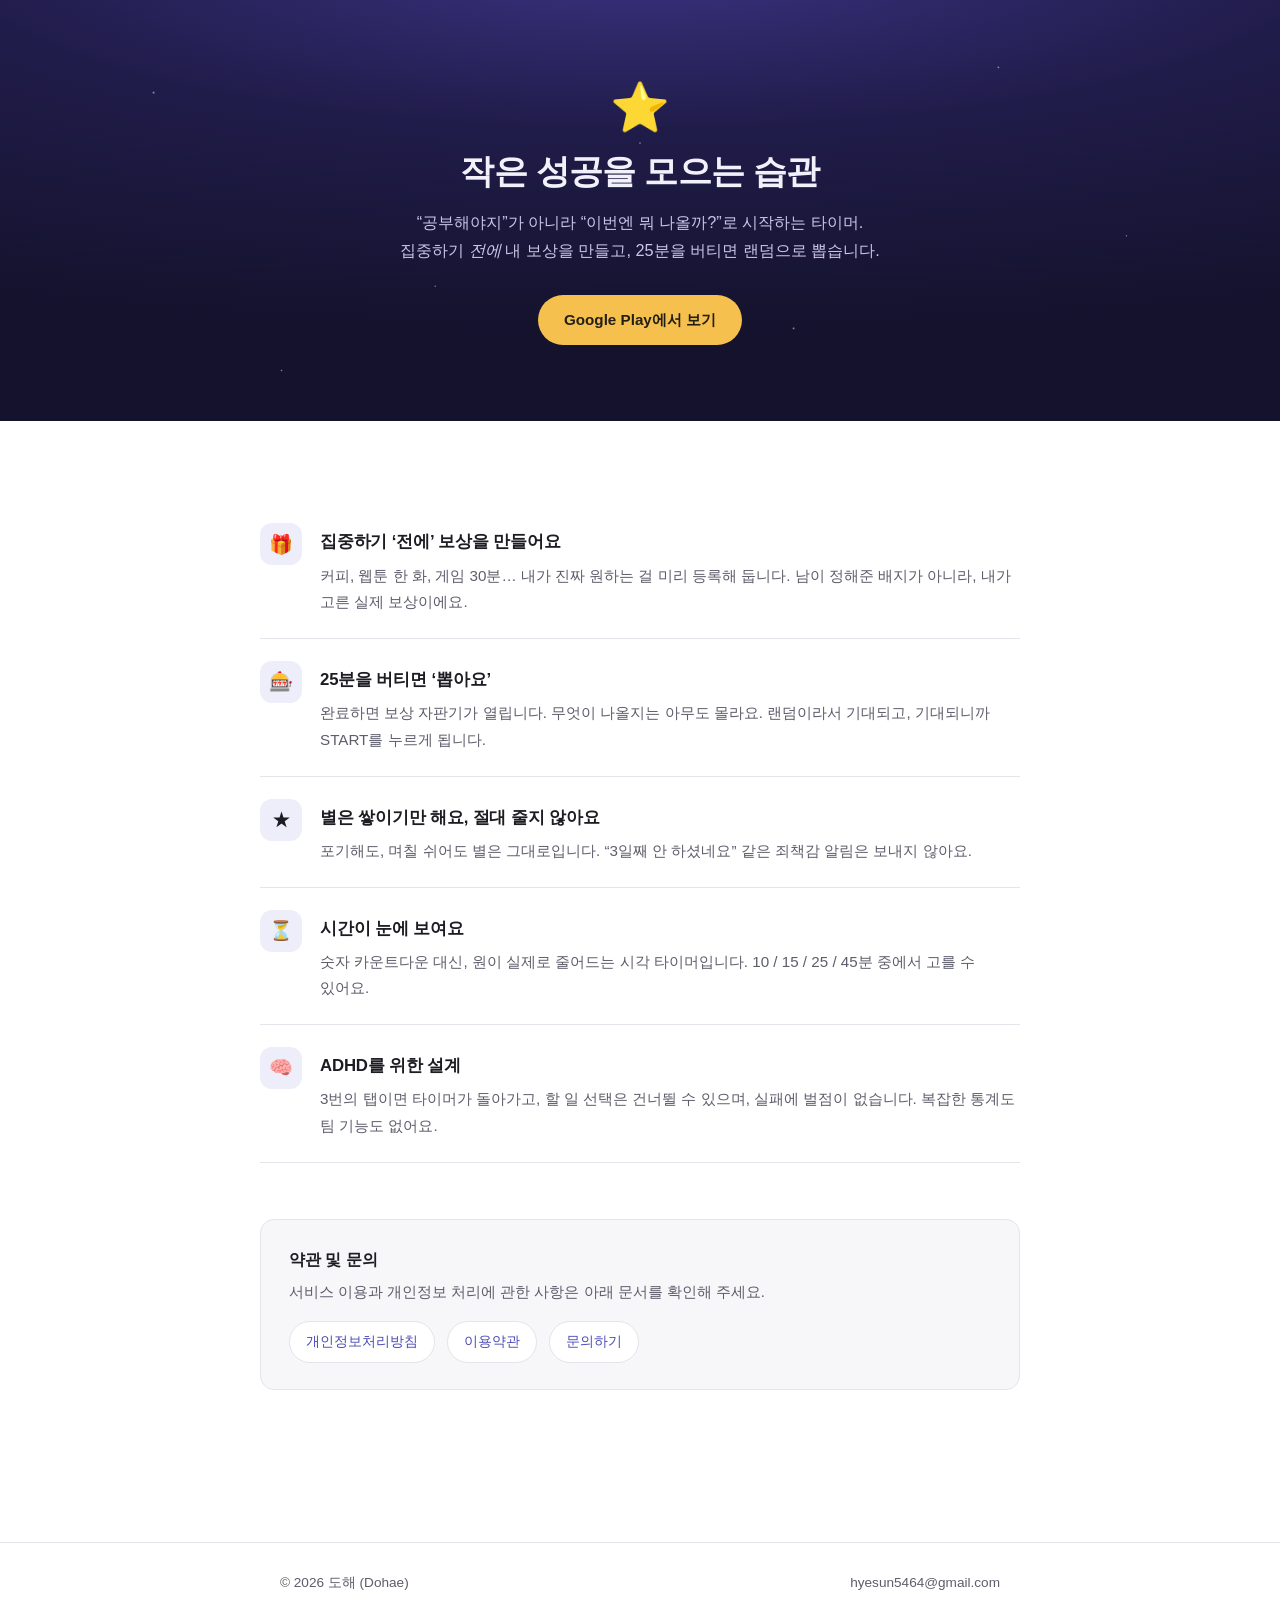
==== index.html @ 55f4f127 "Add files via upload" ====
<!doctype html>
<html lang="ko">
<head>
<meta charset="utf-8">
<meta name="viewport" content="width=device-width, initial-scale=1">
<title>My Star · 작은 성공을 모으는 습관</title>
<meta name="description" content="집중하기 전에 내 보상을 만들고, 25분을 버티면 랜덤으로 뽑는 보상 자판기 타이머. ADHD·저집중을 위한 포모도로 앱.">
<meta name="color-scheme" content="light dark">
<link rel="stylesheet" href="style.css">
<link rel="icon" href="data:image/svg+xml,<svg xmlns='http://www.w3.org/2000/svg' viewBox='0 0 100 100'><text y='.9em' font-size='90'>&#11088;</text></svg>">
<meta property="og:title" content="My Star · 작은 성공을 모으는 습관">
<meta property="og:description" content="집중하기 전에 내 보상을 만들고, 25분을 버티면 랜덤으로 뽑는 보상 자판기 타이머.">
<meta property="og:type" content="website">
<style>
  .hero {
    background: radial-gradient(ellipse 120% 90% at 50% -10%, #3b3382 0%, #201c4a 45%, #14122c 100%);
    color: #f2f1fb;
    padding: 84px 0 76px;
    text-align: center;
    position: relative;
    overflow: hidden;
  }
  .hero::after {
    content: "";
    position: absolute;
    inset: 0;
    background-image:
      radial-gradient(1.6px 1.6px at 12% 22%, #fff, transparent),
      radial-gradient(1.4px 1.4px at 78% 16%, #fff, transparent),
      radial-gradient(1.2px 1.2px at 34% 68%, #ffe9b0, transparent),
      radial-gradient(1.5px 1.5px at 62% 78%, #fff, transparent),
      radial-gradient(1.1px 1.1px at 88% 56%, #fff, transparent),
      radial-gradient(1.3px 1.3px at 22% 88%, #ffe9b0, transparent),
      radial-gradient(1.2px 1.2px at 50% 34%, #fff, transparent);
    opacity: 0.55;
    pointer-events: none;
  }
  .hero .wrap { position: relative; z-index: 1; }
  .hero-mark { font-size: 3rem; line-height: 1; display: block; margin-bottom: 18px; }
  .hero h1 {
    font-size: 2.1rem;
    line-height: 1.3;
    margin: 0 0 14px;
    letter-spacing: -0.02em;
    font-weight: 800;
  }
  .hero p {
    margin: 0 auto;
    max-width: 30em;
    color: #c9c6e8;
    font-size: 1.02rem;
  }
  .hero-cta {
    display: inline-block;
    margin-top: 30px;
    background: #f5c04e;
    color: #241f14;
    font-weight: 700;
    font-size: 0.95rem;
    padding: 12px 26px;
    border-radius: 999px;
  }
  .hero-cta:hover { text-decoration: none; background: #ffcf6b; }

  .features { padding: 40px 0 8px; }
  .feature {
    display: flex;
    gap: 18px;
    padding: 22px 0;
    border-bottom: 1px solid var(--border);
  }
  .feature:last-child { border-bottom: none; }
  .feature-icon {
    flex: 0 0 auto;
    width: 42px;
    height: 42px;
    border-radius: 12px;
    background: var(--accent-soft);
    display: grid;
    place-items: center;
    font-size: 1.2rem;
  }
  .feature h2 { font-size: 1.05rem; margin: 4px 0 6px; letter-spacing: -0.01em; }
  .feature p { margin: 0; color: var(--text-muted); font-size: 0.95rem; }

  .legal {
    margin: 56px 0 72px;
    background: var(--bg-soft);
    border: 1px solid var(--border);
    border-radius: var(--radius);
    padding: 26px 28px;
  }
  .legal h2 { font-size: 1rem; margin: 0 0 6px; }
  .legal p { margin: 0 0 16px; color: var(--text-muted); font-size: 0.92rem; }
  .legal-links { display: flex; flex-wrap: wrap; gap: 10px 12px; }
  .legal-links a {
    border: 1px solid var(--border);
    background: var(--surface);
    border-radius: 999px;
    padding: 7px 16px;
    font-size: 0.9rem;
  }
  .legal-links a:hover { text-decoration: none; border-color: var(--accent); }

  @media (max-width: 560px) {
    .hero { padding: 64px 0 58px; }
    .hero h1 { font-size: 1.65rem; }
    .legal { padding: 22px 20px; }
  }
</style>
</head>
<body>

<section class="hero">
  <div class="wrap">
    <span class="hero-mark">&#11088;</span>
    <h1>작은 성공을 모으는 습관</h1>
    <p>“공부해야지”가 아니라 “이번엔 뭐 나올까?”로 시작하는 타이머.<br>
       집중하기 <em>전에</em> 내 보상을 만들고, 25분을 버티면 랜덤으로 뽑습니다.</p>
    <a class="hero-cta" href="https://play.google.com/store/apps/details?id=com.dohae.my_star">Google Play에서 보기</a>
  </div>
</section>

<main>
  <div class="wrap features">

    <div class="feature">
      <div class="feature-icon">&#127873;</div>
      <div>
        <h2>집중하기 ‘전에’ 보상을 만들어요</h2>
        <p>커피, 웹툰 한 화, 게임 30분… 내가 진짜 원하는 걸 미리 등록해 둡니다.
           남이 정해준 배지가 아니라, 내가 고른 실제 보상이에요.</p>
      </div>
    </div>

    <div class="feature">
      <div class="feature-icon">&#127920;</div>
      <div>
        <h2>25분을 버티면 ‘뽑아요’</h2>
        <p>완료하면 보상 자판기가 열립니다. 무엇이 나올지는 아무도 몰라요.
           랜덤이라서 기대되고, 기대되니까 START를 누르게 됩니다.</p>
      </div>
    </div>

    <div class="feature">
      <div class="feature-icon">&#9733;</div>
      <div>
        <h2>별은 쌓이기만 해요, 절대 줄지 않아요</h2>
        <p>포기해도, 며칠 쉬어도 별은 그대로입니다.
           “3일째 안 하셨네요” 같은 죄책감 알림은 보내지 않아요.</p>
      </div>
    </div>

    <div class="feature">
      <div class="feature-icon">&#9203;</div>
      <div>
        <h2>시간이 눈에 보여요</h2>
        <p>숫자 카운트다운 대신, 원이 실제로 줄어드는 시각 타이머입니다.
           10 / 15 / 25 / 45분 중에서 고를 수 있어요.</p>
      </div>
    </div>

    <div class="feature">
      <div class="feature-icon">&#129504;</div>
      <div>
        <h2>ADHD를 위한 설계</h2>
        <p>3번의 탭이면 타이머가 돌아가고, 할 일 선택은 건너뛸 수 있으며, 실패에 벌점이 없습니다.
           복잡한 통계도 팀 기능도 없어요.</p>
      </div>
    </div>

    <section class="legal">
      <h2>약관 및 문의</h2>
      <p>서비스 이용과 개인정보 처리에 관한 사항은 아래 문서를 확인해 주세요.</p>
      <div class="legal-links">
        <a href="privacy.html">개인정보처리방침</a>
        <a href="terms.html">이용약관</a>
        <a href="mailto:hyesun5464@gmail.com">문의하기</a>
      </div>
    </section>

  </div>
</main>

<footer class="site-foot">
  <div class="wrap">
    <span>&copy; 2026 도해 (Dohae)</span>
    <span><a href="mailto:hyesun5464@gmail.com">hyesun5464@gmail.com</a></span>
  </div>
</footer>

</body>
</html>
---- style.css ----
:root {
  --bg: #ffffff;
  --bg-soft: #f7f7f9;
  --surface: #ffffff;
  --border: #e4e4ea;
  --text: #1c1c22;
  --text-muted: #5d5d6b;
  --accent: #4c4bb8;
  --accent-soft: #eeeefb;
  --star: #e8a013;
  --night-1: #171634;
  --night-2: #2b2560;
  --radius: 14px;
  --maxw: 760px;
}

@media (prefers-color-scheme: dark) {
  :root {
    --bg: #131318;
    --bg-soft: #1a1a21;
    --surface: #1a1a21;
    --border: #33333f;
    --text: #ececf1;
    --text-muted: #a2a2b4;
    --accent: #a5a4f5;
    --accent-soft: #232246;
    --star: #f5c04e;
  }
}

* { box-sizing: border-box; }

html { -webkit-text-size-adjust: 100%; }

body {
  margin: 0;
  background: var(--bg);
  color: var(--text);
  font-family: -apple-system, BlinkMacSystemFont, "Segoe UI", "Apple SD Gothic Neo",
    "Noto Sans KR", "Malgun Gothic", Roboto, sans-serif;
  font-size: 16px;
  line-height: 1.75;
  word-break: keep-all;
  overflow-wrap: anywhere;
}

a { color: var(--accent); text-decoration: none; }
a:hover { text-decoration: underline; }

.wrap {
  max-width: var(--maxw);
  margin: 0 auto;
  padding: 0 20px;
}

/* ---------- site header ---------- */
.site-head {
  border-bottom: 1px solid var(--border);
  background: var(--bg);
  position: sticky;
  top: 0;
  z-index: 10;
}
.site-head .wrap {
  display: flex;
  align-items: center;
  justify-content: space-between;
  gap: 16px;
  height: 60px;
}
.brand {
  display: inline-flex;
  align-items: center;
  gap: 8px;
  font-weight: 700;
  color: var(--text);
  font-size: 1rem;
}
.brand:hover { text-decoration: none; }
.brand .star { color: var(--star); }
.site-nav {
  display: flex;
  gap: 18px;
  font-size: 0.9rem;
}
.site-nav a { color: var(--text-muted); }

/* ---------- doc pages ---------- */
main { padding: 40px 0 72px; }

.doc h1 {
  font-size: 1.75rem;
  line-height: 1.35;
  margin: 0 0 8px;
  letter-spacing: -0.01em;
}
.doc h2 {
  font-size: 1.15rem;
  margin: 44px 0 12px;
  padding-top: 20px;
  border-top: 1px solid var(--border);
  letter-spacing: -0.01em;
}
.doc h2:first-of-type { border-top: none; padding-top: 0; }
.doc h3 { font-size: 1rem; margin: 28px 0 8px; }
.doc p, .doc li { color: var(--text); }
.doc ul, .doc ol { padding-left: 1.3em; }
.doc li { margin: 6px 0; }
.doc hr {
  border: 0;
  border-top: 1px solid var(--border);
  margin: 32px 0;
}
.doc strong { font-weight: 700; }

.doc table {
  width: 100%;
  border-collapse: collapse;
  margin: 18px 0;
  font-size: 0.92rem;
}
.doc th, .doc td {
  border: 1px solid var(--border);
  padding: 9px 12px;
  text-align: left;
  vertical-align: top;
}
.doc th { background: var(--bg-soft); font-weight: 600; }

.table-scroll { overflow-x: auto; }

.effective {
  display: inline-block;
  font-size: 0.85rem;
  color: var(--text-muted);
  background: var(--bg-soft);
  border: 1px solid var(--border);
  border-radius: 999px;
  padding: 4px 14px;
  margin-bottom: 28px;
}
.effective strong { font-weight: 600; color: var(--text); }

/* ---------- footer ---------- */
.site-foot {
  border-top: 1px solid var(--border);
  padding: 28px 0 48px;
  color: var(--text-muted);
  font-size: 0.85rem;
}
.site-foot .wrap {
  display: flex;
  flex-wrap: wrap;
  gap: 8px 20px;
  justify-content: space-between;
}
.site-foot a { color: var(--text-muted); }

@media (max-width: 560px) {
  body { font-size: 15px; }
  .doc h1 { font-size: 1.45rem; }
  .site-nav { gap: 12px; font-size: 0.85rem; }
}
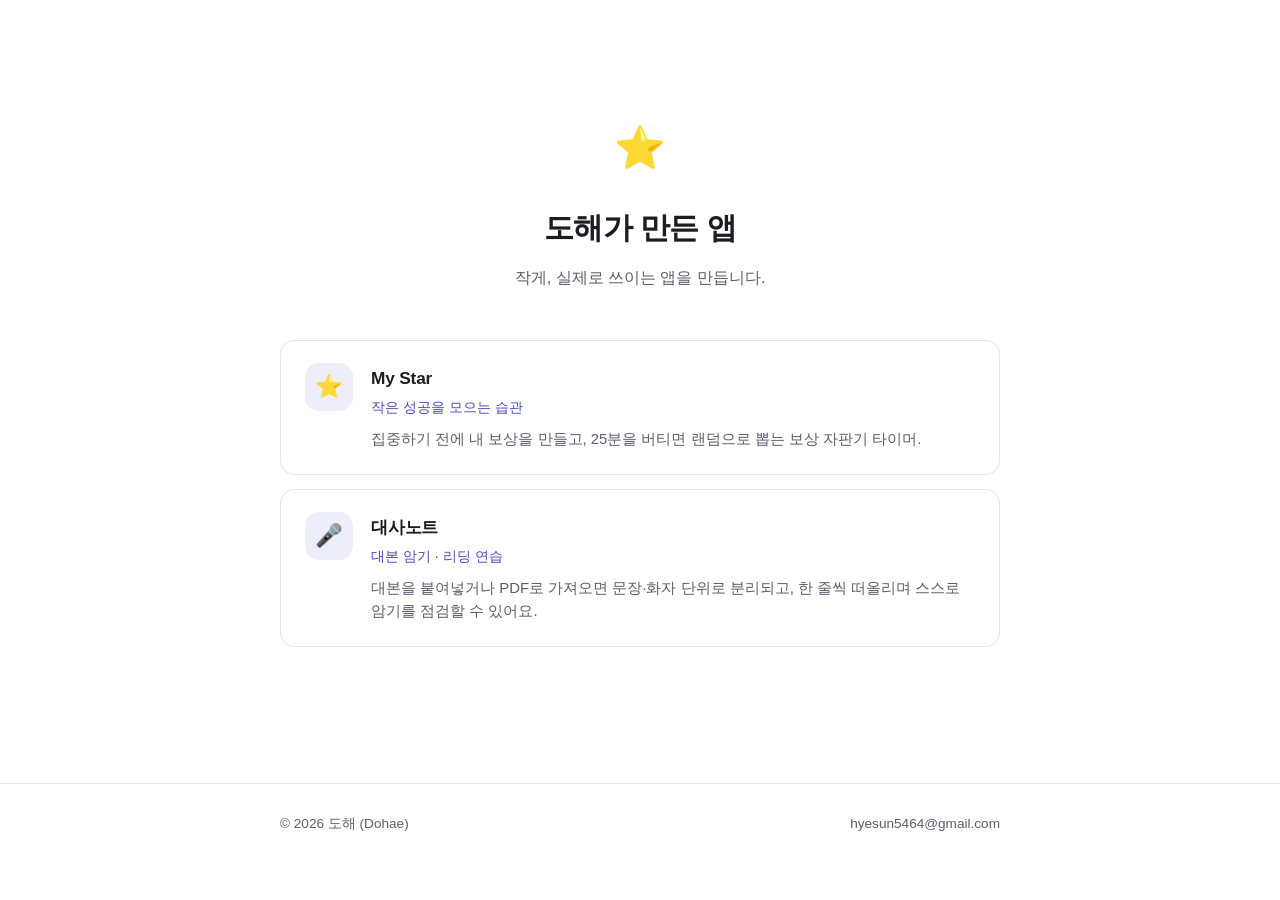
==== commit d3c27588: "Add files via upload" ====
--- a/index.html
+++ b/index.html
@@ -3,191 +3,74 @@
 <head>
 <meta charset="utf-8">
 <meta name="viewport" content="width=device-width, initial-scale=1">
-<title>My Star · 작은 성공을 모으는 습관</title>
-<meta name="description" content="집중하기 전에 내 보상을 만들고, 25분을 버티면 랜덤으로 뽑는 보상 자판기 타이머. ADHD·저집중을 위한 포모도로 앱.">
+<title>도해 — 만든 앱들</title>
+<meta name="description" content="도해가 만든 안드로이드 앱 모음. My Star, 대사노트.">
 <meta name="color-scheme" content="light dark">
 <link rel="stylesheet" href="style.css">
 <link rel="icon" href="data:image/svg+xml,<svg xmlns='http://www.w3.org/2000/svg' viewBox='0 0 100 100'><text y='.9em' font-size='90'>&#11088;</text></svg>">
-<meta property="og:title" content="My Star · 작은 성공을 모으는 습관">
-<meta property="og:description" content="집중하기 전에 내 보상을 만들고, 25분을 버티면 랜덤으로 뽑는 보상 자판기 타이머.">
+<meta property="og:title" content="도해 — 만든 앱들">
+<meta property="og:description" content="도해가 만든 안드로이드 앱 모음. My Star, 대사노트.">
 <meta property="og:type" content="website">
 <style>
-  .hero {
-    background: radial-gradient(ellipse 120% 90% at 50% -10%, #3b3382 0%, #201c4a 45%, #14122c 100%);
-    color: #f2f1fb;
-    padding: 84px 0 76px;
-    text-align: center;
-    position: relative;
-    overflow: hidden;
+  .intro { padding: 72px 0 8px; text-align: center; }
+  .intro .mark { font-size: 2.6rem; display: block; margin-bottom: 16px; }
+  .intro h1 { font-size: 1.9rem; margin: 0 0 10px; letter-spacing: -.02em; font-weight: 800; }
+  .intro p { color: var(--text-muted); margin: 0; }
+  .app-list { display: grid; gap: 14px; margin: 40px 0 64px; }
+  .app-card {
+    display: flex; gap: 18px; align-items: flex-start;
+    border: 1px solid var(--border); background: var(--surface);
+    border-radius: var(--radius); padding: 22px 24px; color: var(--text);
   }
-  .hero::after {
-    content: "";
-    position: absolute;
-    inset: 0;
-    background-image:
-      radial-gradient(1.6px 1.6px at 12% 22%, #fff, transparent),
-      radial-gradient(1.4px 1.4px at 78% 16%, #fff, transparent),
-      radial-gradient(1.2px 1.2px at 34% 68%, #ffe9b0, transparent),
-      radial-gradient(1.5px 1.5px at 62% 78%, #fff, transparent),
-      radial-gradient(1.1px 1.1px at 88% 56%, #fff, transparent),
-      radial-gradient(1.3px 1.3px at 22% 88%, #ffe9b0, transparent),
-      radial-gradient(1.2px 1.2px at 50% 34%, #fff, transparent);
-    opacity: 0.55;
-    pointer-events: none;
+  .app-card:hover { text-decoration: none; border-color: var(--accent); }
+  .app-emoji {
+    flex: 0 0 auto; width: 48px; height: 48px; border-radius: 14px;
+    background: var(--accent-soft); display: grid; place-items: center; font-size: 1.4rem;
   }
-  .hero .wrap { position: relative; z-index: 1; }
-  .hero-mark { font-size: 3rem; line-height: 1; display: block; margin-bottom: 18px; }
-  .hero h1 {
-    font-size: 2.1rem;
-    line-height: 1.3;
-    margin: 0 0 14px;
-    letter-spacing: -0.02em;
-    font-weight: 800;
-  }
-  .hero p {
-    margin: 0 auto;
-    max-width: 30em;
-    color: #c9c6e8;
-    font-size: 1.02rem;
-  }
-  .hero-cta {
-    display: inline-block;
-    margin-top: 30px;
-    background: #f5c04e;
-    color: #241f14;
-    font-weight: 700;
-    font-size: 0.95rem;
-    padding: 12px 26px;
-    border-radius: 999px;
-  }
-  .hero-cta:hover { text-decoration: none; background: #ffcf6b; }
-
-  .features { padding: 40px 0 8px; }
-  .feature {
-    display: flex;
-    gap: 18px;
-    padding: 22px 0;
-    border-bottom: 1px solid var(--border);
-  }
-  .feature:last-child { border-bottom: none; }
-  .feature-icon {
-    flex: 0 0 auto;
-    width: 42px;
-    height: 42px;
-    border-radius: 12px;
-    background: var(--accent-soft);
-    display: grid;
-    place-items: center;
-    font-size: 1.2rem;
-  }
-  .feature h2 { font-size: 1.05rem; margin: 4px 0 6px; letter-spacing: -0.01em; }
-  .feature p { margin: 0; color: var(--text-muted); font-size: 0.95rem; }
-
-  .legal {
-    margin: 56px 0 72px;
-    background: var(--bg-soft);
-    border: 1px solid var(--border);
-    border-radius: var(--radius);
-    padding: 26px 28px;
-  }
-  .legal h2 { font-size: 1rem; margin: 0 0 6px; }
-  .legal p { margin: 0 0 16px; color: var(--text-muted); font-size: 0.92rem; }
-  .legal-links { display: flex; flex-wrap: wrap; gap: 10px 12px; }
-  .legal-links a {
-    border: 1px solid var(--border);
-    background: var(--surface);
-    border-radius: 999px;
-    padding: 7px 16px;
-    font-size: 0.9rem;
-  }
-  .legal-links a:hover { text-decoration: none; border-color: var(--accent); }
-
+  .app-text { display: block; }
+  .app-text strong { display: block; font-size: 1.08rem; letter-spacing: -.01em; }
+  .app-tagline { display: block; color: var(--accent); font-size: .88rem; margin: 2px 0 8px; }
+  .app-blurb { display: block; color: var(--text-muted); font-size: .93rem; line-height: 1.6; }
   @media (max-width: 560px) {
-    .hero { padding: 64px 0 58px; }
-    .hero h1 { font-size: 1.65rem; }
-    .legal { padding: 22px 20px; }
+    .intro { padding: 52px 0 4px; }
+    .intro h1 { font-size: 1.5rem; }
+    .app-card { padding: 18px 18px; gap: 14px; }
   }
 </style>
 </head>
 <body>
-
-<section class="hero">
+<main>
+  <div class="wrap intro">
+    <span class="mark">&#11088;</span>
+    <h1>도해가 만든 앱</h1>
+    <p>작게, 실제로 쓰이는 앱을 만듭니다.</p>
+  </div>
   <div class="wrap">
-    <span class="hero-mark">&#11088;</span>
-    <h1>작은 성공을 모으는 습관</h1>
-    <p>“공부해야지”가 아니라 “이번엔 뭐 나올까?”로 시작하는 타이머.<br>
-       집중하기 <em>전에</em> 내 보상을 만들고, 25분을 버티면 랜덤으로 뽑습니다.</p>
-    <a class="hero-cta" href="https://play.google.com/store/apps/details?id=com.dohae.my_star">Google Play에서 보기</a>
-  </div>
-</section>
-
-<main>
-  <div class="wrap features">
-
-    <div class="feature">
-      <div class="feature-icon">&#127873;</div>
-      <div>
-        <h2>집중하기 ‘전에’ 보상을 만들어요</h2>
-        <p>커피, 웹툰 한 화, 게임 30분… 내가 진짜 원하는 걸 미리 등록해 둡니다.
-           남이 정해준 배지가 아니라, 내가 고른 실제 보상이에요.</p>
-      </div>
+    <div class="app-list">
+      <a class="app-card" href="my-star/index.html">
+        <span class="app-emoji">&#11088;</span>
+        <span class="app-text">
+          <strong>My Star</strong>
+          <span class="app-tagline">작은 성공을 모으는 습관</span>
+          <span class="app-blurb">집중하기 전에 내 보상을 만들고, 25분을 버티면 랜덤으로 뽑는 보상 자판기 타이머.</span>
+        </span>
+      </a>
+      <a class="app-card" href="daesa-note/index.html">
+        <span class="app-emoji">&#127908;</span>
+        <span class="app-text">
+          <strong>대사노트</strong>
+          <span class="app-tagline">대본 암기 · 리딩 연습</span>
+          <span class="app-blurb">대본을 붙여넣거나 PDF로 가져오면 문장·화자 단위로 분리되고, 한 줄씩 떠올리며 스스로 암기를 점검할 수 있어요.</span>
+        </span>
+      </a>
     </div>
-
-    <div class="feature">
-      <div class="feature-icon">&#127920;</div>
-      <div>
-        <h2>25분을 버티면 ‘뽑아요’</h2>
-        <p>완료하면 보상 자판기가 열립니다. 무엇이 나올지는 아무도 몰라요.
-           랜덤이라서 기대되고, 기대되니까 START를 누르게 됩니다.</p>
-      </div>
-    </div>
-
-    <div class="feature">
-      <div class="feature-icon">&#9733;</div>
-      <div>
-        <h2>별은 쌓이기만 해요, 절대 줄지 않아요</h2>
-        <p>포기해도, 며칠 쉬어도 별은 그대로입니다.
-           “3일째 안 하셨네요” 같은 죄책감 알림은 보내지 않아요.</p>
-      </div>
-    </div>
-
-    <div class="feature">
-      <div class="feature-icon">&#9203;</div>
-      <div>
-        <h2>시간이 눈에 보여요</h2>
-        <p>숫자 카운트다운 대신, 원이 실제로 줄어드는 시각 타이머입니다.
-           10 / 15 / 25 / 45분 중에서 고를 수 있어요.</p>
-      </div>
-    </div>
-
-    <div class="feature">
-      <div class="feature-icon">&#129504;</div>
-      <div>
-        <h2>ADHD를 위한 설계</h2>
-        <p>3번의 탭이면 타이머가 돌아가고, 할 일 선택은 건너뛸 수 있으며, 실패에 벌점이 없습니다.
-           복잡한 통계도 팀 기능도 없어요.</p>
-      </div>
-    </div>
-
-    <section class="legal">
-      <h2>약관 및 문의</h2>
-      <p>서비스 이용과 개인정보 처리에 관한 사항은 아래 문서를 확인해 주세요.</p>
-      <div class="legal-links">
-        <a href="privacy.html">개인정보처리방침</a>
-        <a href="terms.html">이용약관</a>
-        <a href="mailto:hyesun5464@gmail.com">문의하기</a>
-      </div>
-    </section>
-
   </div>
 </main>
-
 <footer class="site-foot">
   <div class="wrap">
     <span>&copy; 2026 도해 (Dohae)</span>
     <span><a href="mailto:hyesun5464@gmail.com">hyesun5464@gmail.com</a></span>
   </div>
 </footer>
-
 </body>
 </html>
--- a/style.css
+++ b/style.css
@@ -161,3 +161,51 @@
   .doc h1 { font-size: 1.45rem; }
   .site-nav { gap: 12px; font-size: 0.85rem; }
 }
+
+/* ---------- app landing ---------- */
+.features { padding: 40px 0 8px; }
+.feature {
+  display: flex;
+  gap: 18px;
+  padding: 22px 0;
+  border-bottom: 1px solid var(--border);
+}
+.feature:last-of-type { border-bottom: none; }
+.feature-icon {
+  flex: 0 0 auto;
+  width: 42px;
+  height: 42px;
+  border-radius: 12px;
+  background: var(--accent-soft);
+  display: grid;
+  place-items: center;
+  font-size: 1.2rem;
+}
+.feature h2 { font-size: 1.05rem; margin: 4px 0 6px; letter-spacing: -0.01em; }
+.feature p { margin: 0; color: var(--text-muted); font-size: 0.95rem; }
+
+.legal {
+  margin: 40px 0 16px;
+  background: var(--bg-soft);
+  border: 1px solid var(--border);
+  border-radius: var(--radius);
+  padding: 26px 28px;
+}
+.legal h2 { font-size: 1rem; margin: 0 0 6px; }
+.legal p { margin: 0 0 16px; color: var(--text-muted); font-size: 0.92rem; }
+.legal-links { display: flex; flex-wrap: wrap; gap: 10px 12px; }
+.legal-links a {
+  border: 1px solid var(--border);
+  background: var(--surface);
+  border-radius: 999px;
+  padding: 7px 16px;
+  font-size: 0.9rem;
+}
+.legal-links a:hover { text-decoration: none; border-color: var(--accent); }
+
+.back { margin: 0 0 64px; font-size: 0.9rem; }
+.back a { color: var(--text-muted); }
+
+@media (max-width: 560px) {
+  .legal { padding: 22px 20px; }
+}
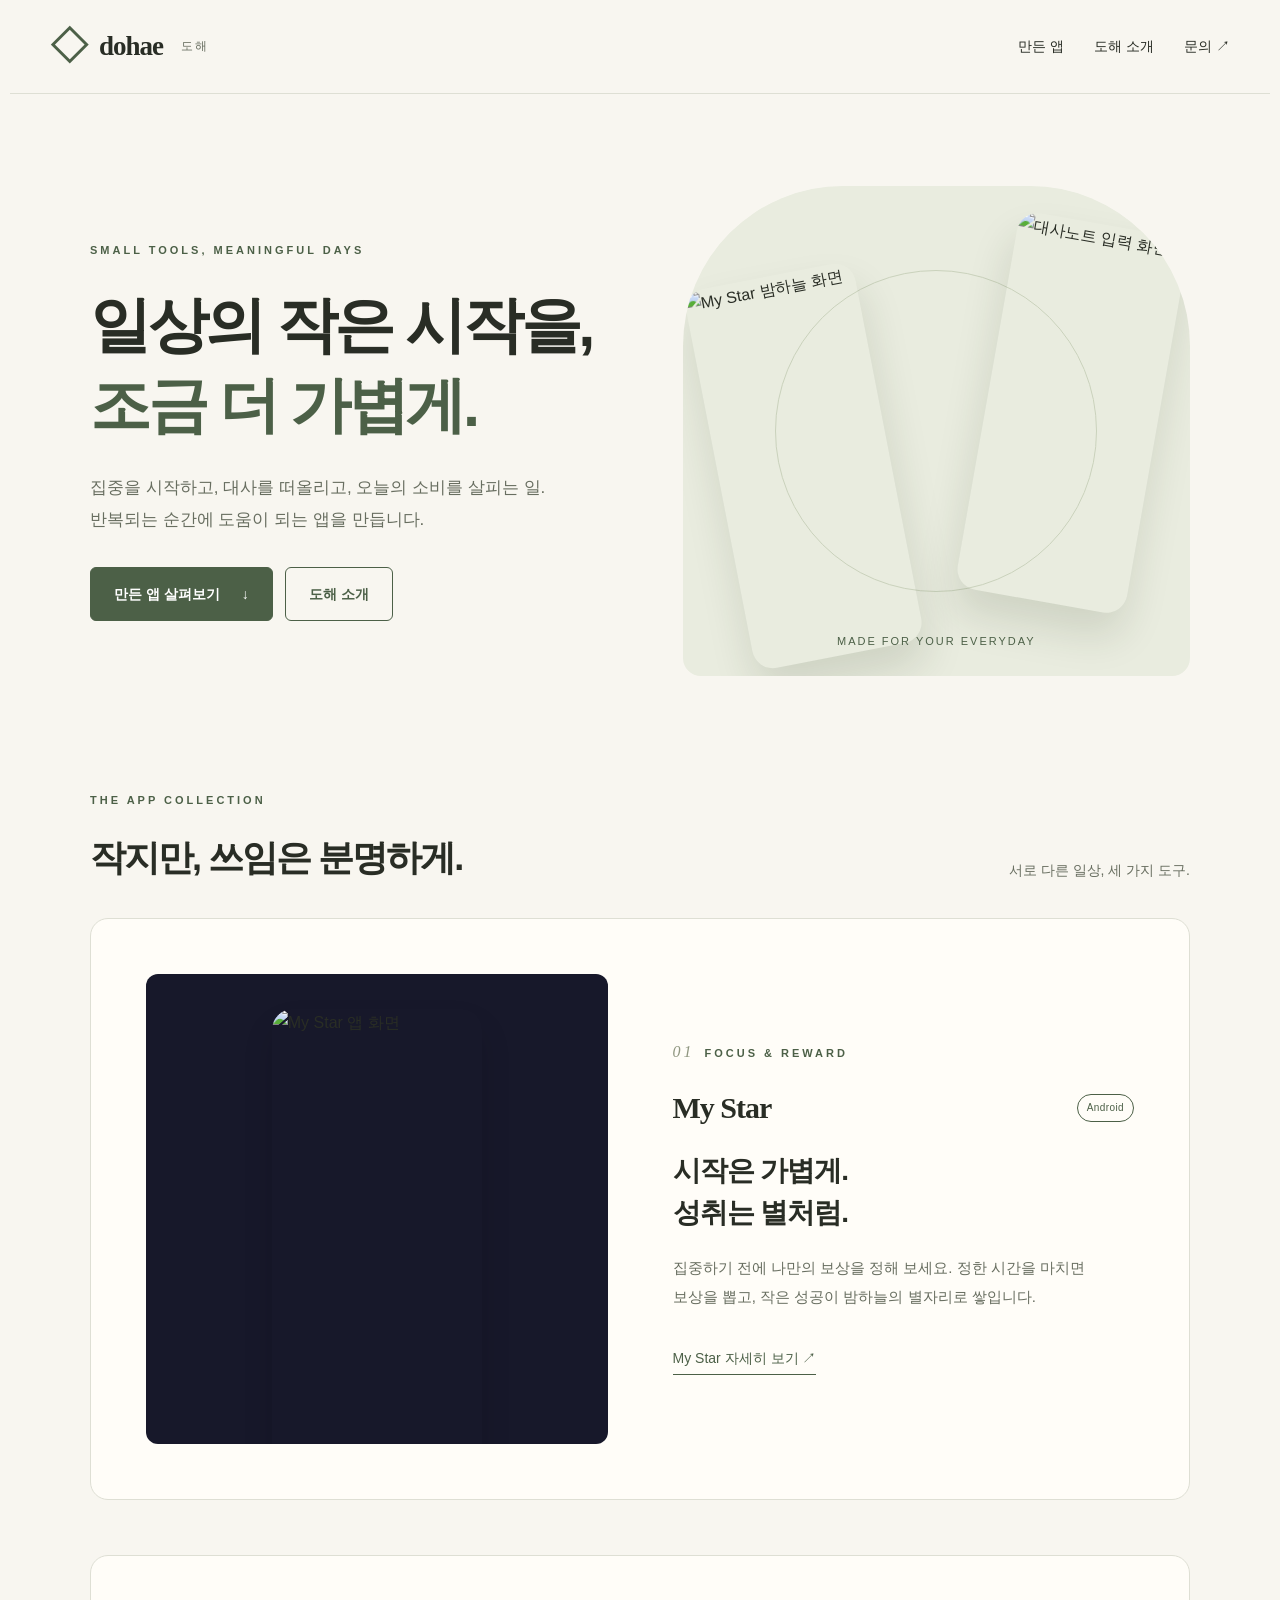
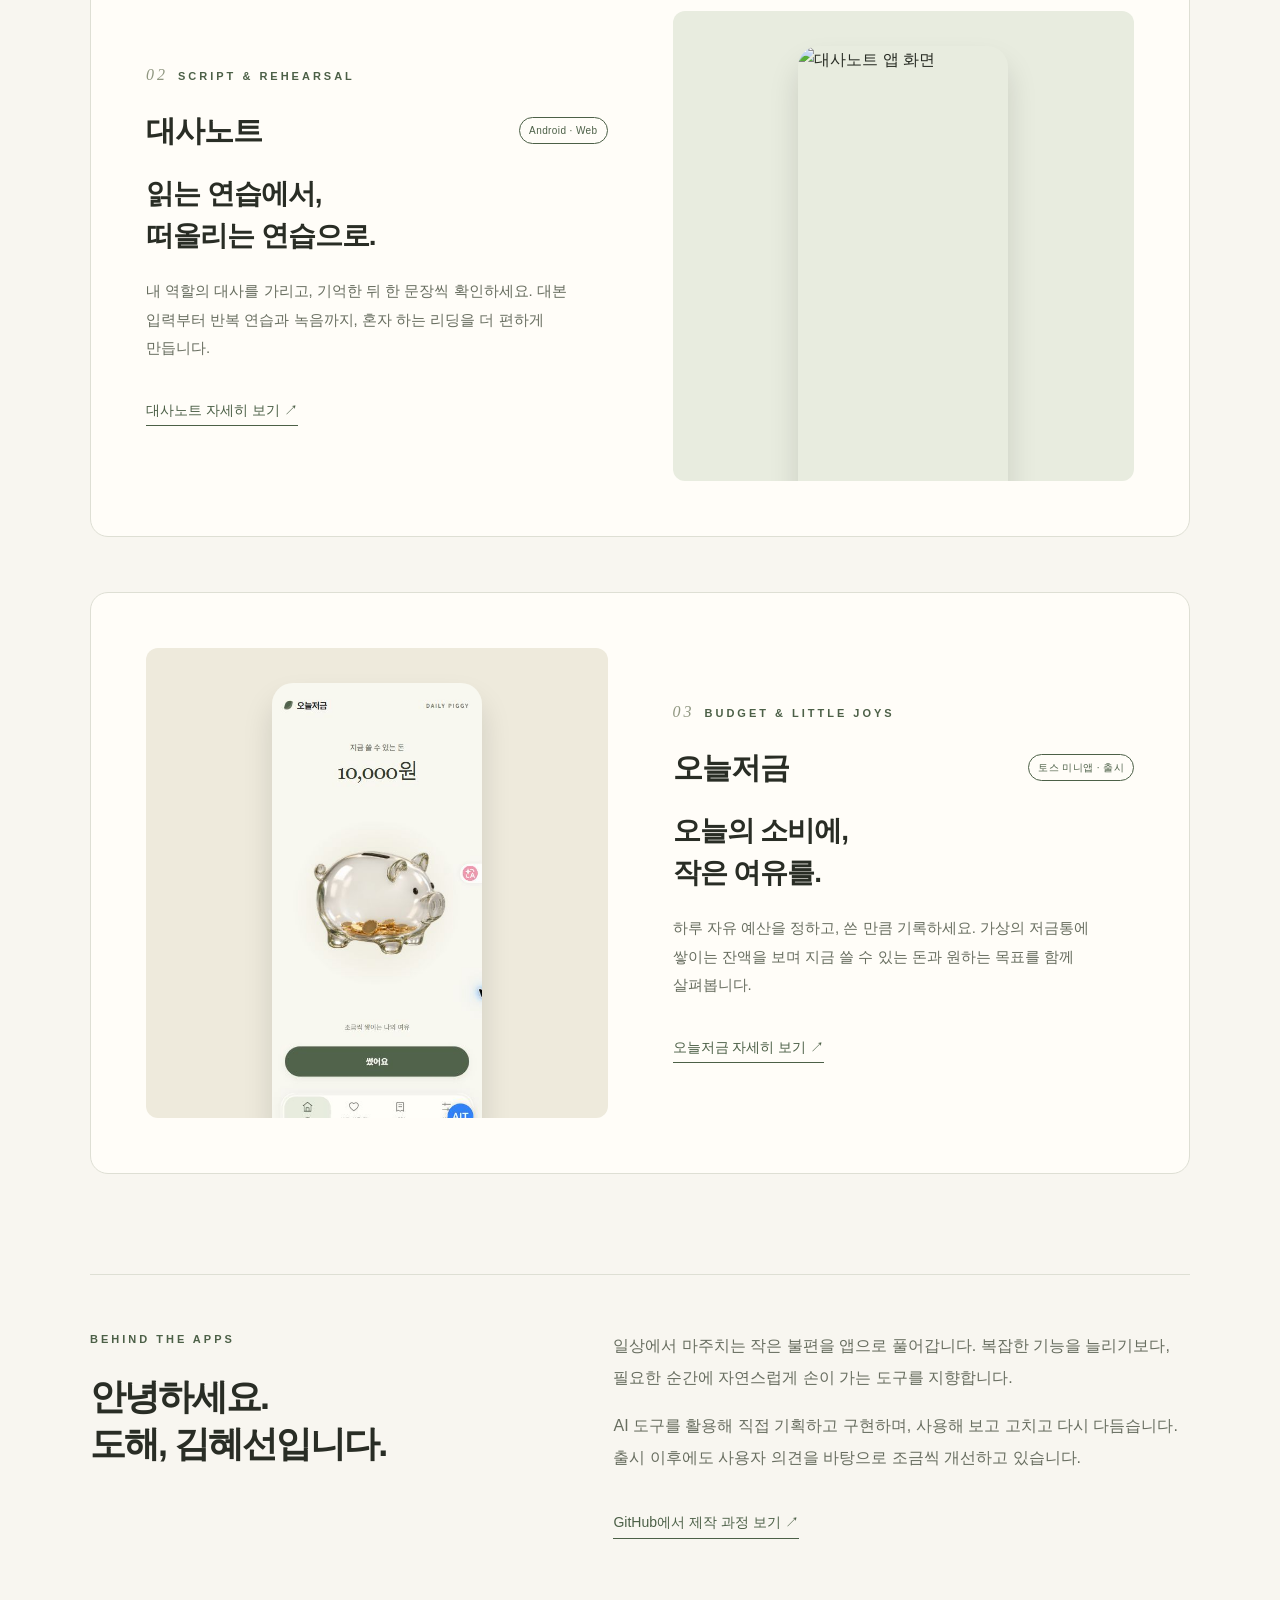
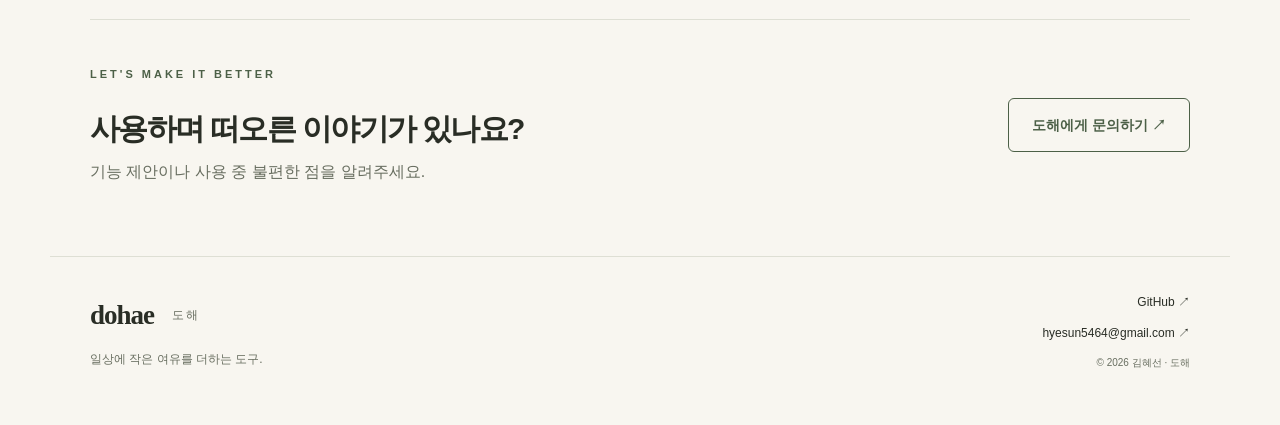
==== commit 9c886c9e: "Redesign official app website and add Today Savings" ====
--- a/index.html
+++ b/index.html
@@ -1,76 +1 @@
-<!doctype html>
-<html lang="ko">
-<head>
-<meta charset="utf-8">
-<meta name="viewport" content="width=device-width, initial-scale=1">
-<title>도해 — 만든 앱들</title>
-<meta name="description" content="도해가 만든 안드로이드 앱 모음. My Star, 대사노트.">
-<meta name="color-scheme" content="light dark">
-<link rel="stylesheet" href="style.css">
-<link rel="icon" href="data:image/svg+xml,<svg xmlns='http://www.w3.org/2000/svg' viewBox='0 0 100 100'><text y='.9em' font-size='90'>&#11088;</text></svg>">
-<meta property="og:title" content="도해 — 만든 앱들">
-<meta property="og:description" content="도해가 만든 안드로이드 앱 모음. My Star, 대사노트.">
-<meta property="og:type" content="website">
-<style>
-  .intro { padding: 72px 0 8px; text-align: center; }
-  .intro .mark { font-size: 2.6rem; display: block; margin-bottom: 16px; }
-  .intro h1 { font-size: 1.9rem; margin: 0 0 10px; letter-spacing: -.02em; font-weight: 800; }
-  .intro p { color: var(--text-muted); margin: 0; }
-  .app-list { display: grid; gap: 14px; margin: 40px 0 64px; }
-  .app-card {
-    display: flex; gap: 18px; align-items: flex-start;
-    border: 1px solid var(--border); background: var(--surface);
-    border-radius: var(--radius); padding: 22px 24px; color: var(--text);
-  }
-  .app-card:hover { text-decoration: none; border-color: var(--accent); }
-  .app-emoji {
-    flex: 0 0 auto; width: 48px; height: 48px; border-radius: 14px;
-    background: var(--accent-soft); display: grid; place-items: center; font-size: 1.4rem;
-  }
-  .app-text { display: block; }
-  .app-text strong { display: block; font-size: 1.08rem; letter-spacing: -.01em; }
-  .app-tagline { display: block; color: var(--accent); font-size: .88rem; margin: 2px 0 8px; }
-  .app-blurb { display: block; color: var(--text-muted); font-size: .93rem; line-height: 1.6; }
-  @media (max-width: 560px) {
-    .intro { padding: 52px 0 4px; }
-    .intro h1 { font-size: 1.5rem; }
-    .app-card { padding: 18px 18px; gap: 14px; }
-  }
-</style>
-</head>
-<body>
-<main>
-  <div class="wrap intro">
-    <span class="mark">&#11088;</span>
-    <h1>도해가 만든 앱</h1>
-    <p>작게, 실제로 쓰이는 앱을 만듭니다.</p>
-  </div>
-  <div class="wrap">
-    <div class="app-list">
-      <a class="app-card" href="my-star/index.html">
-        <span class="app-emoji">&#11088;</span>
-        <span class="app-text">
-          <strong>My Star</strong>
-          <span class="app-tagline">작은 성공을 모으는 습관</span>
-          <span class="app-blurb">집중하기 전에 내 보상을 만들고, 25분을 버티면 랜덤으로 뽑는 보상 자판기 타이머.</span>
-        </span>
-      </a>
-      <a class="app-card" href="daesa-note/index.html">
-        <span class="app-emoji">&#127908;</span>
-        <span class="app-text">
-          <strong>대사노트</strong>
-          <span class="app-tagline">대본 암기 · 리딩 연습</span>
-          <span class="app-blurb">대본을 붙여넣거나 PDF로 가져오면 문장·화자 단위로 분리되고, 한 줄씩 떠올리며 스스로 암기를 점검할 수 있어요.</span>
-        </span>
-      </a>
-    </div>
-  </div>
-</main>
-<footer class="site-foot">
-  <div class="wrap">
-    <span>&copy; 2026 도해 (Dohae)</span>
-    <span><a href="mailto:hyesun5464@gmail.com">hyesun5464@gmail.com</a></span>
-  </div>
-</footer>
-</body>
-</html>
+<!doctype html><html lang="ko"><head><meta charset="utf-8"><meta name="viewport" content="width=device-width, initial-scale=1"><title>도해 — 일상에 작은 여유를 더하는 앱 · 도해</title><meta name="description" content="집중을 돕는 My Star, 대본 암기를 위한 대사노트, 토스 미니앱 오늘저금. 도해가 만든 앱을 만나보세요."><meta name="color-scheme" content="light"><meta property="og:title" content="도해 — 일상에 작은 여유를 더하는 앱 · 도해"><meta property="og:description" content="집중을 돕는 My Star, 대본 암기를 위한 대사노트, 토스 미니앱 오늘저금. 도해가 만든 앱을 만나보세요."><meta property="og:type" content="website"><link rel="canonical" href="https://hyesun5464.github.io/"><link rel="stylesheet" href="studio.css"></head><body><a class="skip" href="#main">본문으로 이동</a><header class="header"><a class="brand" href="index.html" aria-label="도해 홈"><span class="cube" aria-hidden="true">◇</span> dohae<span class="brand-ko">도해</span></a><nav aria-label="주요 메뉴"><a href="index.html#apps">만든 앱</a><a href="index.html#about">도해 소개</a><a href="mailto:hyesun5464@gmail.com">문의 ↗</a></nav></header><main id="main" class="container"><section class="hero"><div><span class="eyebrow">SMALL TOOLS, MEANINGFUL DAYS</span><h1>일상의 작은 시작을,<br><em>조금 더 가볍게.</em></h1><p class="lead">집중을 시작하고, 대사를 떠올리고, 오늘의 소비를 살피는 일.<br>반복되는 순간에 도움이 되는 앱을 만듭니다.</p><div class="actions"><a class="btn" href="#apps">만든 앱 살펴보기 <span>↓</span></a><a class="btn secondary" href="#about">도해 소개</a></div></div><div class="hero-art" aria-label="My Star와 대사노트 실제 앱 화면"><img src="https://raw.githubusercontent.com/hyesun5464/hyesun5464/main/assets/my-star-constellation.png" alt="My Star 밤하늘 화면" width="912" height="2048"><img src="https://raw.githubusercontent.com/hyesun5464/hyesun5464/main/assets/line-memorizer-input.png" alt="대사노트 입력 화면" width="921" height="2048"><span class="art-caption">MADE FOR YOUR EVERYDAY</span></div></section><section id="apps"><div class="section-head"><div><span class="eyebrow">THE APP COLLECTION</span><h2>작지만, 쓰임은 분명하게.</h2></div><p>서로 다른 일상, 세 가지 도구.</p></div><article class="app night"><a class="app-visual" href="my-star/" aria-label="My Star 자세히 보기"><img loading="lazy" src="https://raw.githubusercontent.com/hyesun5464/hyesun5464/main/assets/my-star-rewards.png" alt="My Star 앱 화면" width="912" height="2048"></a><div><span class="eyebrow"><span class="number">01</span>FOCUS & REWARD</span><div class="app-title"><h3>My Star</h3><span class="tag">Android</span></div><h4>시작은 가볍게.<br>성취는 별처럼.</h4><p>집중하기 전에 나만의 보상을 정해 보세요. 정한 시간을 마치면 보상을 뽑고, 작은 성공이 밤하늘의 별자리로 쌓입니다.</p><a class="text-link" href="my-star/">My Star 자세히 보기 ↗</a></div></article><article class="app sage"><a class="app-visual" href="daesa-note/" aria-label="대사노트 자세히 보기"><img loading="lazy" src="https://raw.githubusercontent.com/hyesun5464/hyesun5464/main/assets/line-memorizer-practice.png" alt="대사노트 앱 화면" width="912" height="2048"></a><div><span class="eyebrow"><span class="number">02</span>SCRIPT & REHEARSAL</span><div class="app-title"><h3>대사노트</h3><span class="tag">Android · Web</span></div><h4>읽는 연습에서,<br>떠올리는 연습으로.</h4><p>내 역할의 대사를 가리고, 기억한 뒤 한 문장씩 확인하세요. 대본 입력부터 반복 연습과 녹음까지, 혼자 하는 리딩을 더 편하게 만듭니다.</p><a class="text-link" href="daesa-note/">대사노트 자세히 보기 ↗</a></div></article><article class="app sand"><a class="app-visual" href="daily-piggy/" aria-label="오늘저금 자세히 보기"><img loading="lazy" src="assets/today-savings-home.png" alt="오늘저금 앱 화면" width="390" height="844"></a><div><span class="eyebrow"><span class="number">03</span>BUDGET & LITTLE JOYS</span><div class="app-title"><h3>오늘저금</h3><span class="tag">토스 미니앱 · 출시</span></div><h4>오늘의 소비에,<br>작은 여유를.</h4><p>하루 자유 예산을 정하고, 쓴 만큼 기록하세요. 가상의 저금통에 쌓이는 잔액을 보며 지금 쓸 수 있는 돈과 원하는 목표를 함께 살펴봅니다.</p><a class="text-link" href="daily-piggy/">오늘저금 자세히 보기 ↗</a></div></article></section><section class="about" id="about"><div><span class="eyebrow">BEHIND THE APPS</span><h2>안녕하세요.<br>도해, 김혜선입니다.</h2></div><div><p>일상에서 마주치는 작은 불편을 앱으로 풀어갑니다. 복잡한 기능을 늘리기보다, 필요한 순간에 자연스럽게 손이 가는 도구를 지향합니다.</p><p>AI 도구를 활용해 직접 기획하고 구현하며, 사용해 보고 고치고 다시 다듬습니다. 출시 이후에도 사용자 의견을 바탕으로 조금씩 개선하고 있습니다.</p><a class="text-link" href="https://github.com/hyesun5464">GitHub에서 제작 과정 보기 ↗</a></div></section><section class="contact"><div><span class="eyebrow">LET'S MAKE IT BETTER</span><h2>사용하며 떠오른 이야기가 있나요?</h2><p>기능 제안이나 사용 중 불편한 점을 알려주세요.</p></div><a class="btn secondary" href="mailto:hyesun5464@gmail.com">도해에게 문의하기 ↗</a></section></main><footer class="footer"><div><a class="brand" href="index.html">dohae<span class="brand-ko">도해</span></a><p>일상에 작은 여유를 더하는 도구.</p></div><div><a href="https://github.com/hyesun5464">GitHub ↗</a><a href="mailto:hyesun5464@gmail.com">hyesun5464@gmail.com ↗</a><small>© 2026 김혜선 · 도해</small></div></footer></body></html>
--- a/studio.css
+++ b/studio.css
@@ -0,0 +1 @@
+:root{--paper:#f8f6f0;--ink:#292d25;--muted:#686e60;--green:#4c6047;--line:#dedfd4;--serif:Georgia,"Batang",serif}*{box-sizing:border-box}html{scroll-behavior:smooth;scroll-padding-top:90px}body{margin:0;background:var(--paper);color:var(--ink);font-family:-apple-system,BlinkMacSystemFont,"Segoe UI","Apple SD Gothic Neo","Malgun Gothic",sans-serif;line-height:1.75;word-break:keep-all}a{color:inherit;text-decoration:none}a:hover{text-decoration:underline}a:focus-visible,button:focus-visible{outline:3px solid #ba7c28;outline-offset:5px}img{display:block;max-width:100%;height:auto}h1,h2,h3,p{margin-top:0}h1,h2,h3{line-height:1.3;letter-spacing:-.055em}p{color:var(--muted)}.skip{position:absolute;top:-100px}.skip:focus{top:0;background:white;z-index:99;padding:10px}.header{max-width:1260px;margin:auto;height:94px;padding:0 40px;display:flex;align-items:center;justify-content:space-between;border-bottom:1px solid var(--line)}.brand{display:flex;align-items:center;gap:12px;font-family:var(--serif);font-size:27px;font-weight:bold;letter-spacing:-1px}.brand-ko{font:12px sans-serif;letter-spacing:2px;color:var(--muted);margin-left:6px}.cube{color:var(--green);font-size:38px}.header nav{display:flex;gap:30px;font-size:14px}.container{max-width:1180px;margin:auto;padding:0 40px}.eyebrow{font-size:11px;letter-spacing:3px;font-weight:700;text-transform:uppercase;color:var(--green);display:block;margin-bottom:25px}.hero{display:grid;grid-template-columns:1.05fr 1fr;gap:60px;align-items:center;padding:92px 0 100px}.hero h1{font-size:clamp(40px,4.8vw,66px);font-weight:600;margin-bottom:27px}.hero h1 em{font-style:normal;color:var(--green)}.hero .lead{font-size:17px;max-width:480px;line-height:1.9}.actions{display:flex;flex-wrap:wrap;gap:12px;margin-top:30px}.btn{display:inline-flex;align-items:center;justify-content:center;gap:22px;background:var(--green);color:#fff;padding:14px 23px;border:1px solid var(--green);border-radius:6px;font-size:14px;font-weight:600;min-height:50px}.btn.secondary{background:transparent;color:var(--green)}.btn:hover{text-decoration:none;filter:brightness(.94)}.hero-art{height:490px;position:relative;background:#e9ecdf;border-radius:160px 160px 18px 18px;display:flex;align-items:center;justify-content:center;overflow:hidden}.hero-art:before{content:"";position:absolute;width:320px;height:320px;border:1px solid #cad2bc;border-radius:50%}.hero-art img{width:172px;border-radius:21px;box-shadow:0 24px 40px #24331a22;position:absolute}.hero-art img:first-child{transform:rotate(-11deg);left:35px;top:87px}.hero-art img:nth-child(2){transform:rotate(10deg);right:32px;top:36px}.art-caption{position:absolute;bottom:25px;left:0;right:0;text-align:center;font-size:11px;letter-spacing:2px;color:var(--green)}.section-head{display:flex;align-items:end;justify-content:space-between;margin:15px 0 36px;gap:20px}.section-head h2{font-size:36px;margin:0}.section-head p{font-size:14px;margin:0}.app{display:grid;grid-template-columns:1fr 1fr;gap:65px;align-items:center;margin-bottom:55px;padding:55px;border:1px solid var(--line);border-radius:18px;background:#fffdf8}.app:nth-of-type(even) .app-visual{order:2}.app-visual{height:470px;border-radius:12px;overflow:hidden;display:flex;align-items:flex-start;justify-content:center;padding-top:35px;background:#e8ecdf;position:relative}.app-visual img{width:210px;border-radius:21px;box-shadow:0 18px 30px #0002}.night .app-visual{background:#17182a}.sand .app-visual{background:#eeeadc}.app-title{display:flex;align-items:center;justify-content:space-between;margin-bottom:23px}.app-title h3{font-family:var(--serif);font-size:30px;letter-spacing:-1px;margin:0}.tag{font-size:10px;letter-spacing:.4px;border:1px solid currentColor;padding:4px 9px;border-radius:99px;color:var(--green)}.app h4{font-size:28px;line-height:1.5;letter-spacing:-1px;margin:0 0 20px}.app p{font-size:15px;line-height:1.9}.text-link{display:inline-block;font-size:14px;border-bottom:1px solid var(--green);padding-bottom:3px;margin-top:20px;color:var(--green)}.number{font:italic 16px var(--serif);color:#909781;margin-right:10px}.about{display:grid;grid-template-columns:1fr 1.3fr;gap:80px;margin:100px 0 80px;border-top:1px solid var(--line);padding-top:55px}.about h2{font-size:36px}.about p{font-size:16px;line-height:2}.contact{padding:45px 0 70px;border-top:1px solid var(--line);display:flex;align-items:center;justify-content:space-between;gap:25px}.contact h2{font-size:30px;margin-bottom:10px}.contact p{margin:0}.footer{max-width:1180px;margin:auto;padding:35px 40px 45px;border-top:1px solid var(--line);display:flex;justify-content:space-between;gap:30px}.footer p{font-size:12px;margin:10px 0}.footer>div:last-child{display:flex;flex-direction:column;align-items:flex-end;gap:10px;font-size:12px}.footer small{color:var(--muted)}.detail-hero{padding:70px 0 65px;display:grid;grid-template-columns:1.2fr 1fr;gap:70px;align-items:center}.detail-hero h1{font-size:clamp(38px,4.4vw,58px);margin:20px 0}.detail-hero p{font-size:17px;line-height:1.95}.detail-hero .app-visual{height:490px}.detail-section{padding:55px 0;border-top:1px solid var(--line)}.detail-section h2{font-size:34px;margin-bottom:30px}.feature-grid{display:grid;grid-template-columns:repeat(3,1fr);gap:35px}.feature-grid h3{font-size:22px;letter-spacing:-.7px}.feature-grid p{font-size:15px;line-height:1.95}.step{font:italic 24px var(--serif);color:#8d997c;margin-bottom:15px;display:block}.steps{display:grid;grid-template-columns:repeat(3,1fr);gap:20px;list-style:none;padding:0;counter-reset:steps}.steps li{padding:22px;background:#eeeee4;border-radius:8px;font-size:15px;counter-increment:steps}.steps li:before{content:"0" counter(steps);display:block;font:italic 24px var(--serif);color:var(--green);margin-bottom:12px}.gallery{display:grid;grid-template-columns:repeat(3,1fr);gap:28px}.gallery figure{margin:0;background:#edede3;padding:20px 20px 15px;border-radius:12px}.gallery img{width:100%;border-radius:16px;border:1px solid #d9d9d0}.gallery figcaption{margin-top:15px;font-size:12px;color:var(--muted);text-align:center}.notice{padding:25px 30px;background:#edede3;border-radius:9px;font-size:14px;line-height:1.9}.notice p:last-child{margin:0}.legal-links{display:flex;flex-wrap:wrap;gap:22px;font-size:14px}.back{font-size:13px;color:var(--muted)}@media(max-width:850px){.header{padding:0 24px;height:78px}.header nav{gap:16px;font-size:12px}.container{padding:0 24px}.hero{gap:30px;padding:55px 0 65px}.hero-art{height:420px}.hero-art img{width:140px}.hero-art img:first-child{left:15px}.hero-art img:nth-child(2){right:12px}.app{padding:30px;gap:30px}.app-visual{height:390px}.app-visual img{width:175px}.app h4{font-size:23px}.detail-hero{gap:35px}.feature-grid{gap:20px}.gallery{gap:16px}.gallery figure{padding:12px}}@media(max-width:600px){.brand{font-size:24px;gap:5px}.brand-ko{display:none}.header nav{gap:15px}.header{padding:0 20px}.container{padding:0 20px}.hero{grid-template-columns:1fr;padding-top:40px;gap:35px}.hero h1{font-size:43px}.hero .lead{font-size:15px}.hero-art{height:360px;max-width:420px;width:100%;margin:auto}.hero-art img{width:138px}.hero-art img:first-child{left:36px;top:42px}.hero-art img:nth-child(2){right:38px;top:15px}.art-caption{bottom:16px}.section-head{display:block}.section-head h2{font-size:29px;margin-bottom:12px}.app{grid-template-columns:1fr;gap:28px;padding:24px;margin-bottom:25px}.app:nth-of-type(even) .app-visual{order:0}.app-visual{height:350px}.app-title h3{font-size:27px}.app h4{font-size:25px}.about{grid-template-columns:1fr;gap:15px;margin:65px 0 40px;padding-top:40px}.about h2{font-size:30px}.about p{font-size:15px}.contact{display:block;padding-bottom:45px}.contact h2{font-size:27px}.footer{padding:30px 20px;flex-direction:column;gap:20px}.footer>div:last-child{align-items:flex-start}.detail-hero{grid-template-columns:1fr;padding:40px 0;gap:35px}.detail-hero h1{font-size:40px}.detail-hero p{font-size:15px}.detail-hero .app-visual{height:400px}.feature-grid,.steps{grid-template-columns:1fr}.feature-grid{gap:28px}.detail-section{padding:40px 0}.detail-section h2{font-size:28px}.gallery{grid-template-columns:repeat(2,minmax(0,1fr));gap:12px}.gallery figure{padding:9px}.gallery figcaption{font-size:11px}.gallery img{border-radius:9px}.notice{padding:20px}.eyebrow{letter-spacing:2px}.actions .btn{font-size:13px;padding:12px 17px}}@media(prefers-reduced-motion:reduce){html{scroll-behavior:auto}}
